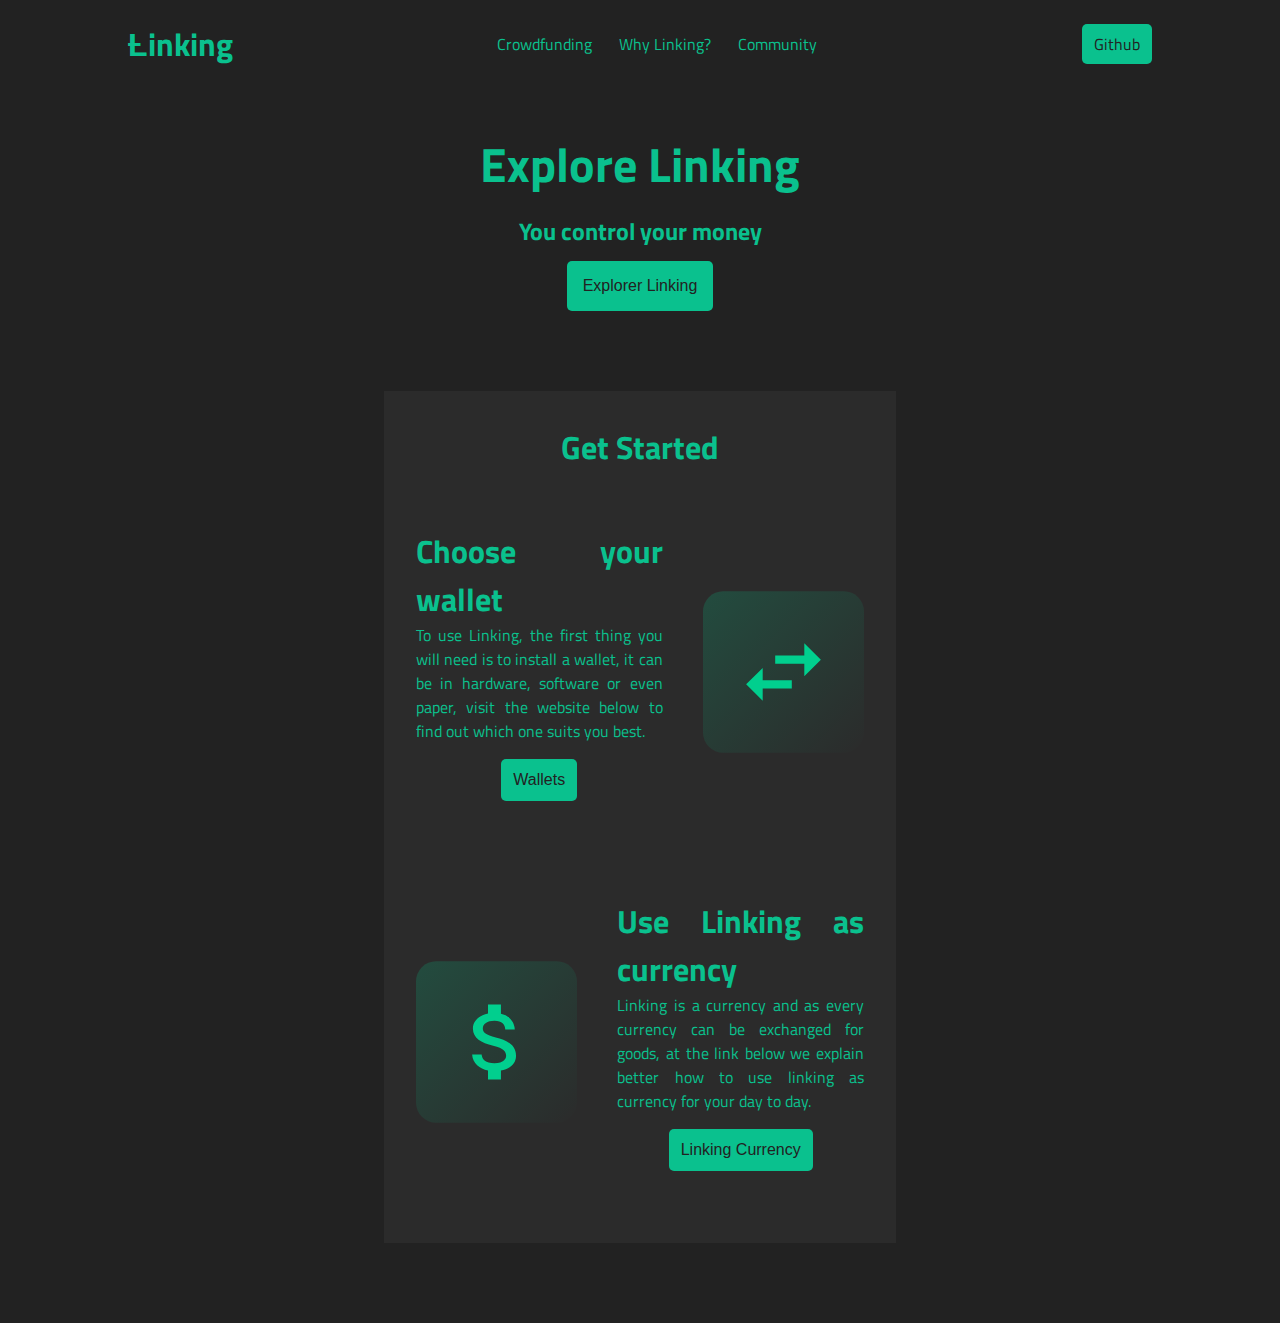
==== index.html @ 79160a3a "Code refactoring" ====
<!DOCTYPE html>
<html>
    <head>
        <title>Linking</title>
        <link rel="stylesheet" href="css/style.css">
    </head>
    <body>

        <header class="header">
            <h1 class="logo">Ƚinking</h1>
            <ul class="links">
                <li><a href="#" class="link-item">Crowdfunding</a></li>
                <li><a href="" class="link-item">Why Linking?</a></li>
                <li><a href="" class="link-item">Community</a></li>
            </ul>
            <a class="btn btn-github" href="github.com/linking-project/linking-site">Github</a>
        </header>

        <div id="content" class="content">
            <h1 class="content__title">Explore Linking</h1>
            <h2>You control your money</h2>
            <button class="content__button btn">
                <a href="">Explorer Linking</a>
            </button>
        </div>

        <div class="get-started">
            <h1 class="get-started__title">Get Started</h1>
            <div id="choose-wallet" class="choose-wallet">
                <div class="choose-wallet__content">
                    <h1>Choose your wallet</h1>
                    <p >To use Linking, the first thing you will need is to install a wallet, it can be in hardware, software or even paper, visit the website below to find out which one suits you best.</p>
                    <div class="btn-container">
                        <button class="choose-wallet__btn btn">
                            <a href="#">Wallets</a>
                        </button>
                    </div>
                </div>
                <img src="images/quick_transaction.svg" class="choose-wallet__img">
            </div>
            <div id="currency" class="currency">
                <img src="images/lower_fees_icon.svg" class="currency__img">
                <div class="currency__content">
                    <h1>Use Linking as currency</h1>
                    <p>
                        Linking is a currency and as every currency can be exchanged for goods, 
                        at the link below we explain better how to use linking as currency for 
                        your day to day.
                    </p>
                    <div class="btn-container">
                        <button class="choose-wallet__btn btn">
                            <a href="#">Linking Currency</a>
                        </button>
                    </div>            
                </div>
            </div>
        </div>
    </body>
</html>
---- css/style.css ----
@import url('https://fonts.googleapis.com/css2?family=Titillium+Web:wght@600;700;800;900&display=swap');

/* ------------- Variáveis globais ----------- */
:root {
    --green-color: #0AC18E;
    --deep-green-color: #059169;
    --black-color: #222;
    --black-hover-color: #4d4d4d;
    --deep-black-color: #2b2b2b;
}


/* ------------- Configuraçoes gerais ----------- */
* {
    box-sizing: border-box;
    margin: 0;
    padding: 0;
}

body {
    font-family: 'Titillium Web', sans-serif;
    color: var(--green-color);
    background-color: var(--black-color);
}

.btn {
    width: fit-content;
    border: none;
    padding: 1rem 1rem;
    font-size: 1rem;
    background-color: var(--green-color);
    color: var(--black-color);
    border-radius: 5px;
}

.btn:hover {
    background-color: var(--black-hover-color);
    color: var(--green-color);
}

a {
    text-decoration: none;
    color: inherit;
}

.link-item {
    color: var(--green-color);
    transition: color 0.3s ease 0s;
}
/* ------------------------------------------ */


.logo{
    cursor: pointer;
}

.header{
    display: flex;
    justify-content: space-between;
    align-items: center;
    padding: 20px 10%;
}

.links {
    text-decoration: none;
    list-style: none;
    display: flex;
}
  
.links li {
    text-decoration: none;
    padding: 0px 13.5px;
}

.btn-github {
    padding: .5rem .75rem;
}

.content {
    width: 40%;
    margin: 2.5rem auto;
    text-align: center;
    display: flex;
    flex-direction: column;
    align-items: center;
    gap: .75rem;
}

.content__title{
    font-size: 3rem;
    font-weight: 700;
}

.get-started {
    display: flex;
    flex-direction: column;
    gap: 2rem;
    width: 40%;
    margin: 5rem auto;
    background-color: var(--deep-black-color);
    padding: 2rem;
}

.get-started__title {
    text-align: center;
}

.choose-wallet,
.currency {
    display: flex;
    gap: 2.5rem;
    margin: 1.5rem 0;
}

.choose-wallet__content,
.currency__content {
    width: 75%;
    text-align: justify;
}

.btn-container {
    display: flex;
    justify-content: center;
}

.choose-wallet__btn {
    padding: .75rem;
    margin: 1rem auto;
}

.choose-wallet__img,
.currency__img {
    width: 220px;
}
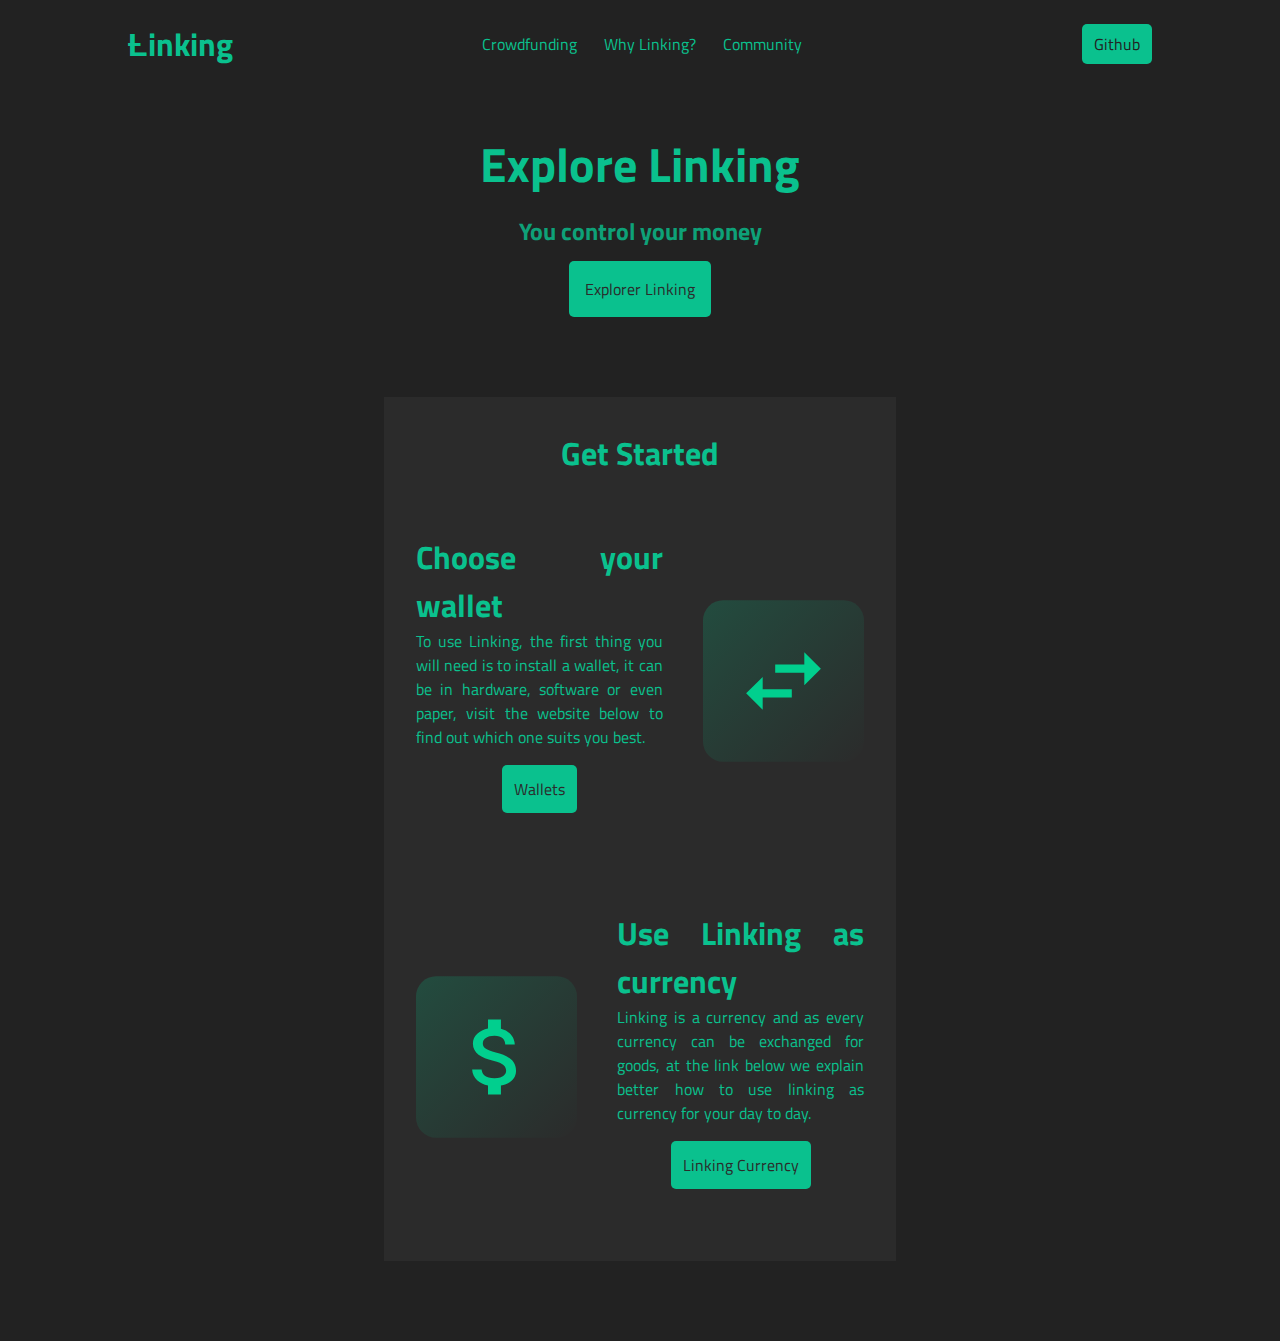
==== commit 13537154: "centralizado links + mudando botões" ====
--- a/index.html
+++ b/index.html
@@ -13,12 +13,12 @@
                 <li><a href="" class="link-item">Why Linking?</a></li>
                 <li><a href="" class="link-item">Community</a></li>
             </ul>
-            <a class="btn btn-github" href="github.com/linking-project/linking-site">Github</a>
+            <a class="btn btn-github" target="_blank" href="https://github.com/linking-cash/linking-site">Github</a>
         </header>
 
         <div id="content" class="content">
             <h1 class="content__title">Explore Linking</h1>
-            <h2>You control your money</h2>
+            <h2 class="content__describe">You control your money</h2>
             <button class="content__button btn">
                 <a href="">Explorer Linking</a>
             </button>
--- a/css/style.css
+++ b/css/style.css
@@ -62,6 +62,8 @@
 }
 
 .links {
+    position: relative;
+    left: -1.5%;
     text-decoration: none;
     list-style: none;
     display: flex;
@@ -89,6 +91,24 @@
 .content__title{
     font-size: 3rem;
     font-weight: 700;
+}
+
+.content__describe{
+    font-size: 1.5rem;
+    font-weight: 700;
+    opacity: 80%;
+}
+
+.content__button{
+    color: #2b2b2b;
+    font-family: 'Titillium Web', sans-serif;
+    transition: 0.7s;
+}
+
+.choose-wallet__btn{
+    color: #2b2b2b;
+    font-family: 'Titillium Web', sans-serif;
+    transition: 0.7s;
 }
 
 .get-started {
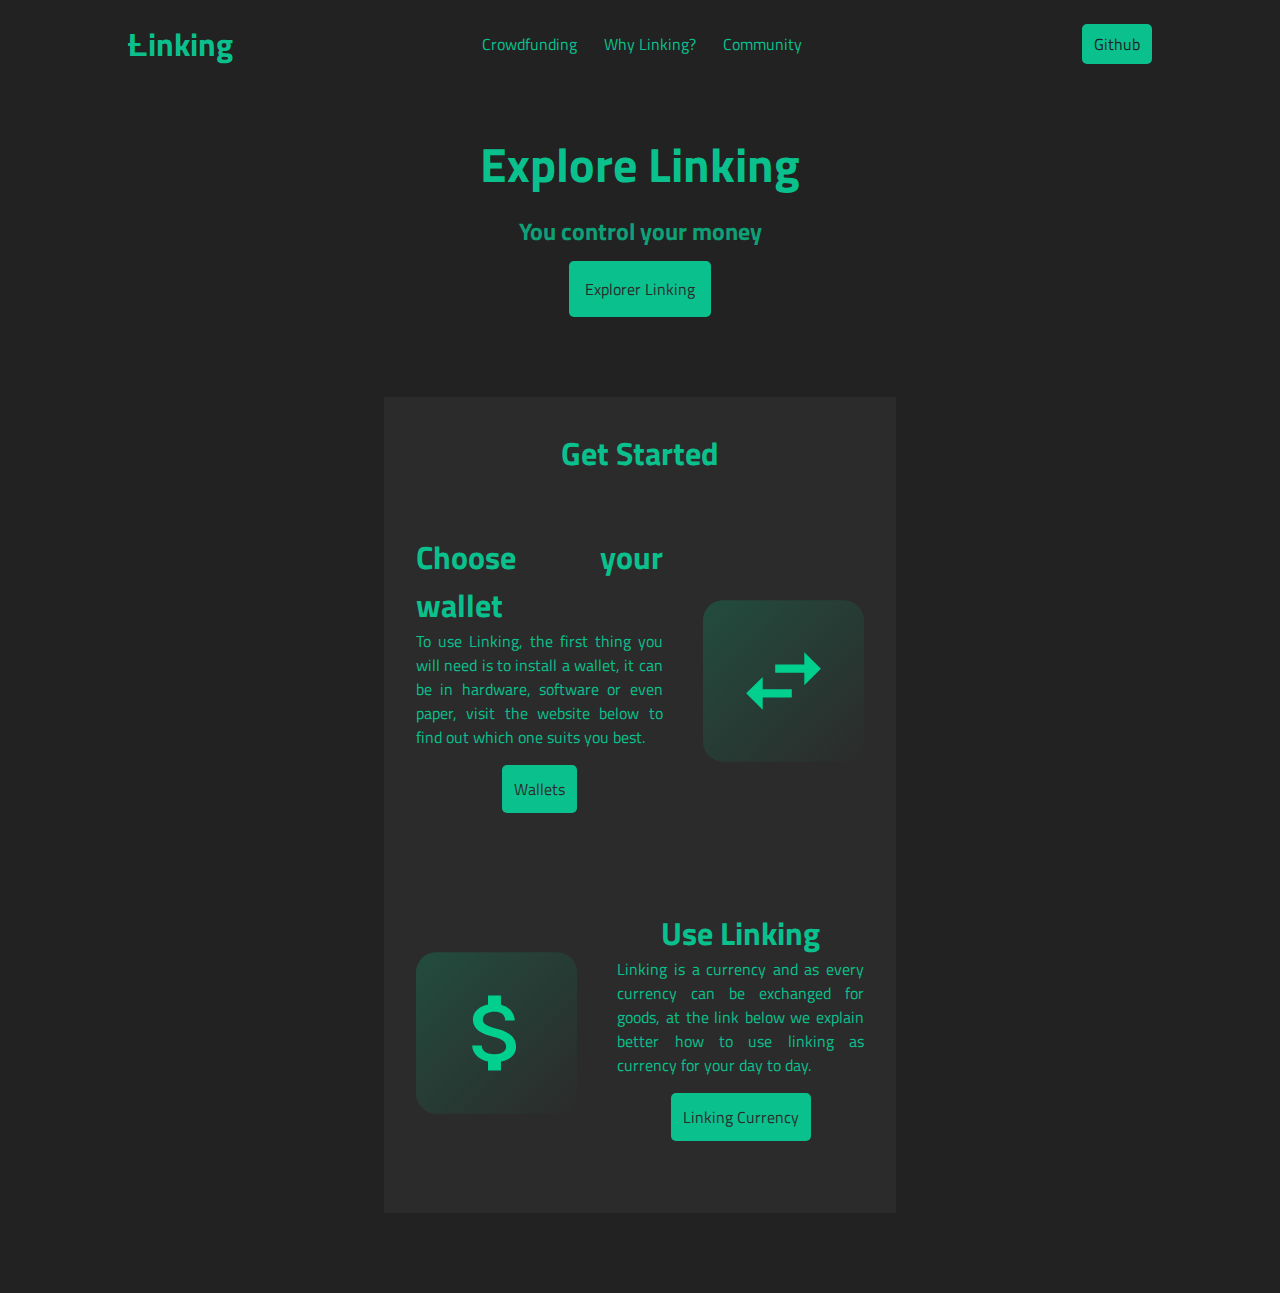
==== commit a6994405: "arrumando texto" ====
--- a/index.html
+++ b/index.html
@@ -41,7 +41,7 @@
             <div id="currency" class="currency">
                 <img src="images/lower_fees_icon.svg" class="currency__img">
                 <div class="currency__content">
-                    <h1>Use Linking as currency</h1>
+                    <h1 align="center" class="text__use">Use Linking</h1>
                     <p>
                         Linking is a currency and as every currency can be exchanged for goods, 
                         at the link below we explain better how to use linking as currency for 
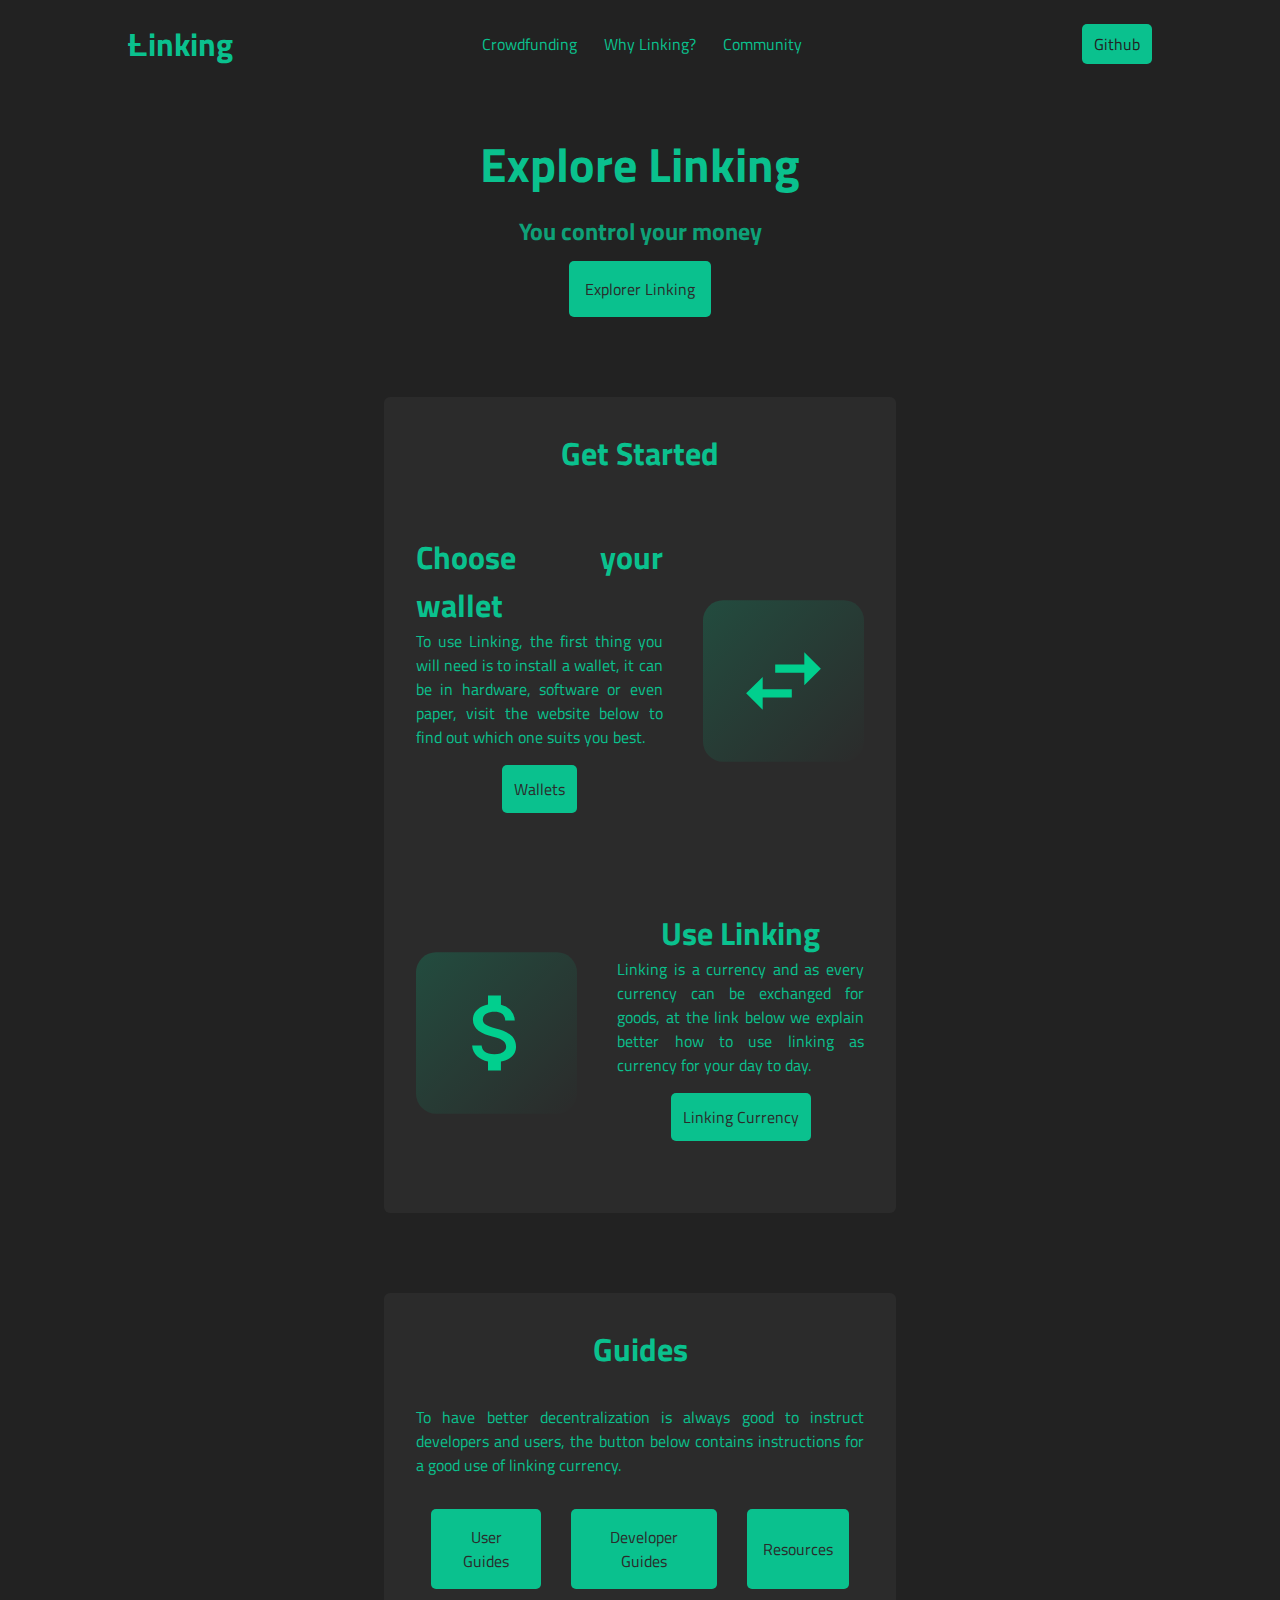
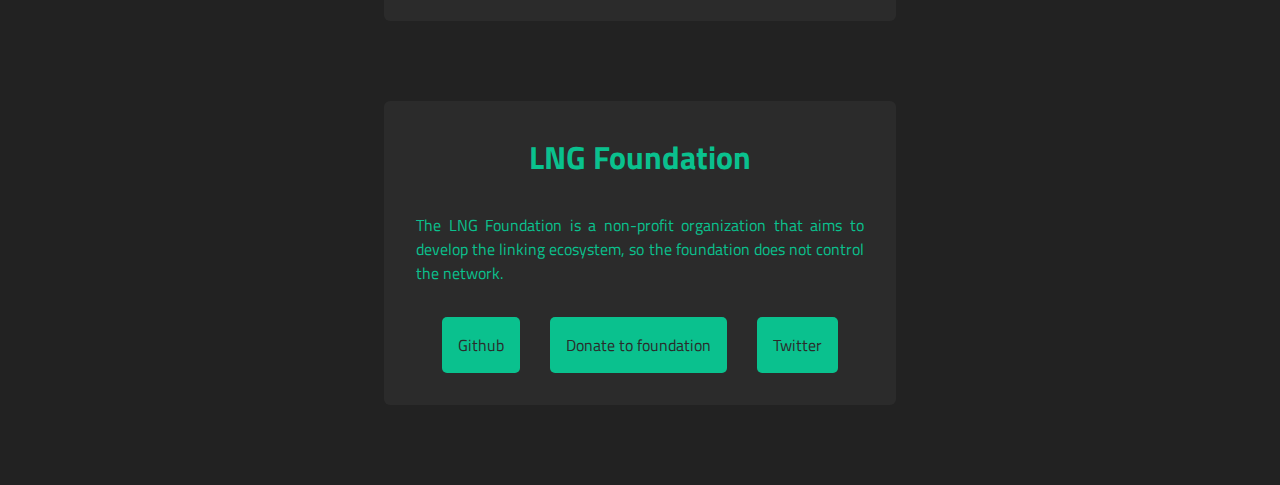
==== commit baf65c22: "editei tanto que nem lembro + crowdfunding page" ====
--- a/index.html
+++ b/index.html
@@ -5,11 +5,10 @@
         <link rel="stylesheet" href="css/style.css">
     </head>
     <body>
-
         <header class="header">
             <h1 class="logo">Ƚinking</h1>
             <ul class="links">
-                <li><a href="#" class="link-item">Crowdfunding</a></li>
+                <li><a href="/pages/crowdfunding.html" class="link-item">Crowdfunding</a></li>
                 <li><a href="" class="link-item">Why Linking?</a></li>
                 <li><a href="" class="link-item">Community</a></li>
             </ul>
@@ -55,5 +54,37 @@
                 </div>
             </div>
         </div>
+        <div class="guides">
+            <h1 class="guides__titles">Guides</h1>
+            <p class="guides__subtitles">To have better decentralization is always good to instruct developers and users, the button below contains instructions for a good use of linking currency.</p>
+            <div class="btn-container">
+                <button class="guides__buttons btn">
+                    <a href="#">User Guides</a>
+                </button>
+                <button class="guides__buttons btn">
+                    <a href="#">Developer Guides</a>
+                </button>
+                <button class="guides__buttons btn">
+                    <a href="#">Resources</a>
+                </button>
+            </div>
+        </div>
+        <div class="foundation">
+            <h1 align="center" class="foundation__titles">LNG Foundation</h1>
+            <p class="foundation__subtitles">
+                The LNG Foundation is a non-profit organization that aims to develop the linking ecosystem, so the foundation does not control the network.
+            </p>
+            <div class="btn-container">
+                <button class="foundation__buttons btn">
+                    <a href="#">Github</a>
+                </button>
+                <button class="foundation__buttons btn">
+                    <a href="#">Donate to foundation</a>
+                </button>
+                <button class="foundation__buttons btn">
+                    <a href="#">Twitter</a>
+                </button>
+            </div>
+        </div>
     </body>
 </html>--- a/css/style.css
+++ b/css/style.css
@@ -76,6 +76,7 @@
 
 .btn-github {
     padding: .5rem .75rem;
+    transition: 0.7s;
 }
 
 .content {
@@ -119,6 +120,7 @@
     margin: 5rem auto;
     background-color: var(--deep-black-color);
     padding: 2rem;
+    border-radius: 6px;
 }
 
 .get-started__title {
@@ -151,4 +153,72 @@
 .choose-wallet__img,
 .currency__img {
     width: 220px;
+}
+
+/* Guides */
+
+.guides {
+    display: flex;
+    flex-direction: column;
+    gap: 2rem;
+    width: 40%;
+    margin: 5rem auto;
+    background-color: var(--deep-black-color);
+    padding: 2rem;
+    border-radius: 6px;
+}
+
+.guides__titles {
+    text-align: center;
+}
+
+.guides__buttons{
+    background-color: #0AC18E;
+    text-decoration: none;
+    color: #2b2b2b;
+    font-family: 'Titillium Web', sans-serif;
+    transition: 0.7s;
+    margin: 0 15px;
+}
+
+.guides__subtitles{
+    text-align: justify;
+}
+
+/* Foundation */
+
+.foundation {
+    display: flex;
+    flex-direction: column;
+    gap: 2rem;
+    width: 40%;
+    margin: 5rem auto;
+    background-color: var(--deep-black-color);
+    padding: 2rem;
+    border-radius: 6px;
+}
+
+.foundation__titles {
+    text-align: center;
+}
+
+.foundation__buttons{
+    background-color: #0AC18E;
+    text-decoration: none;
+    color: #2b2b2b;
+    font-family: 'Titillium Web', sans-serif;
+    transition: 0.7s;
+    margin: 0 15px;
+}
+
+.foundation__subtitles{
+    text-align: justify;
+}
+
+/* crowdfunding */
+
+.content__describe__crowdfunding{
+    font-size: 18px;
+    text-align: justify;
+    opacity: 80%;
 }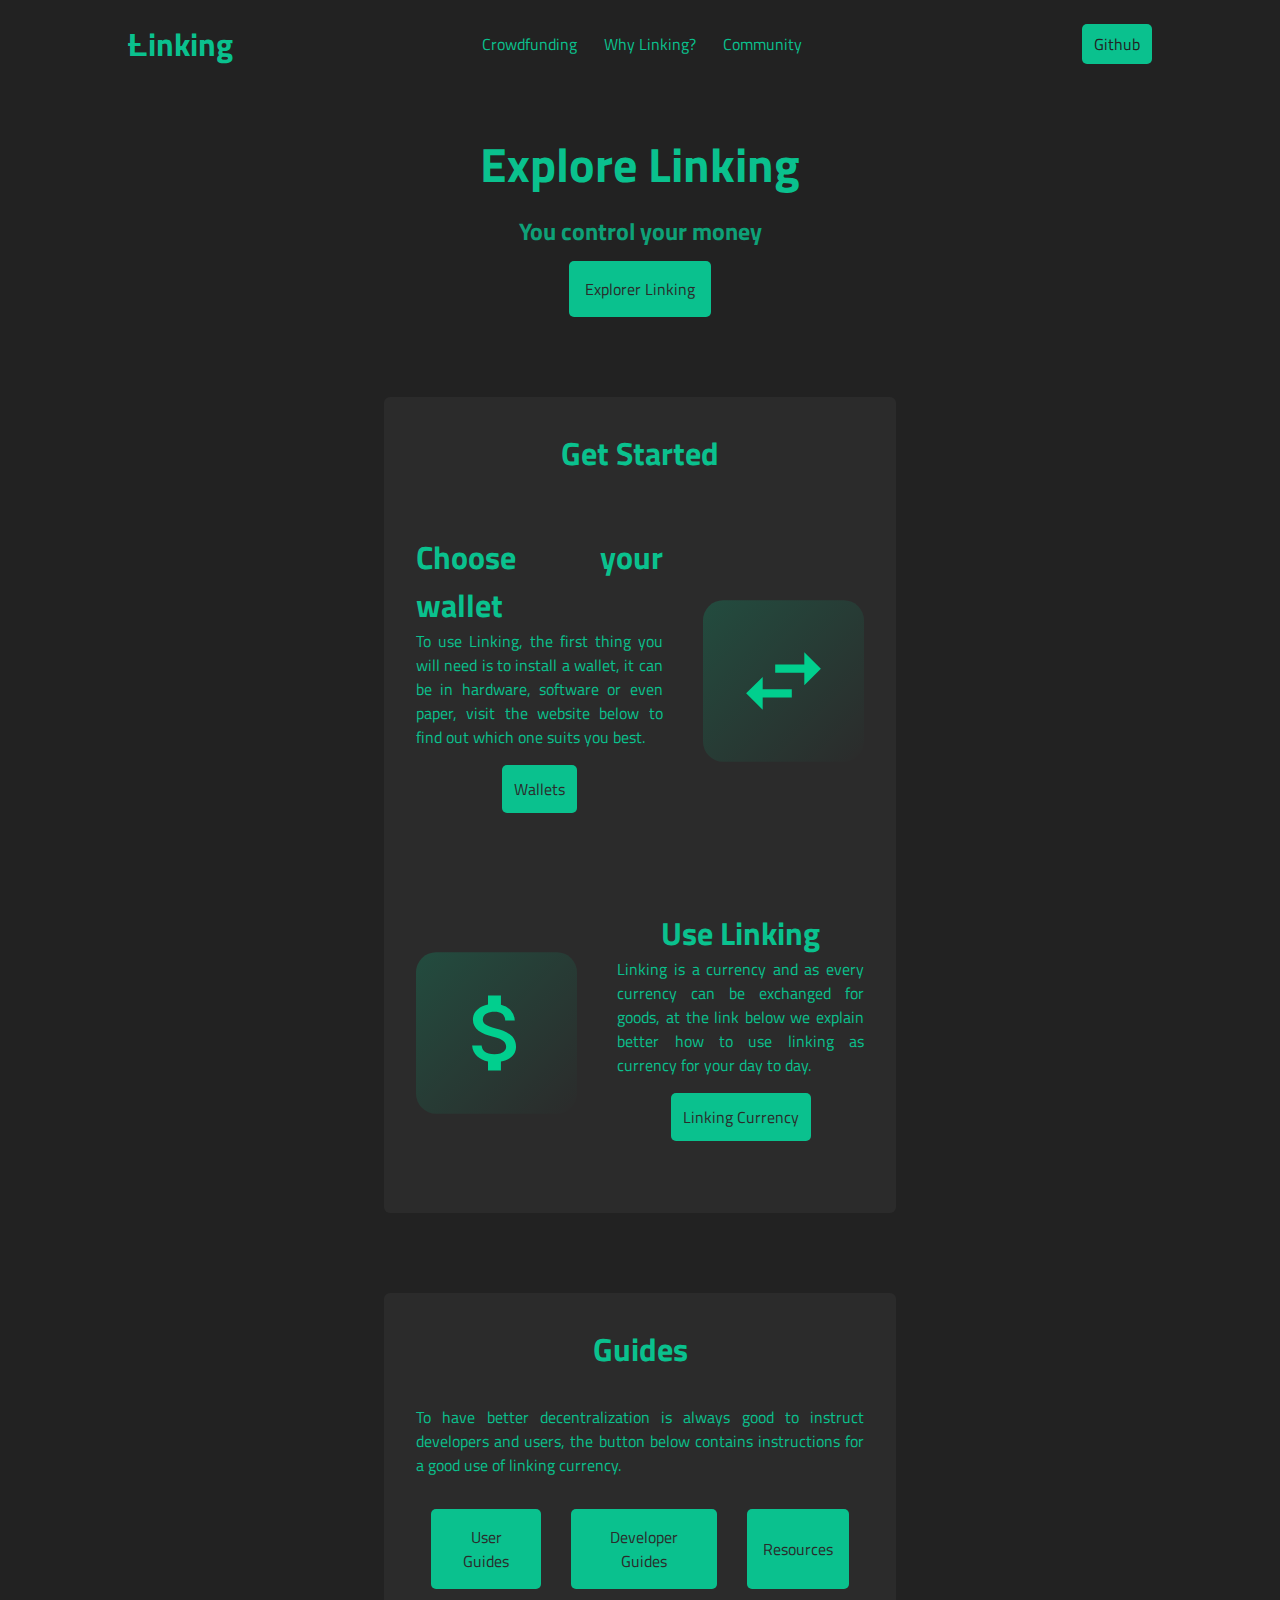
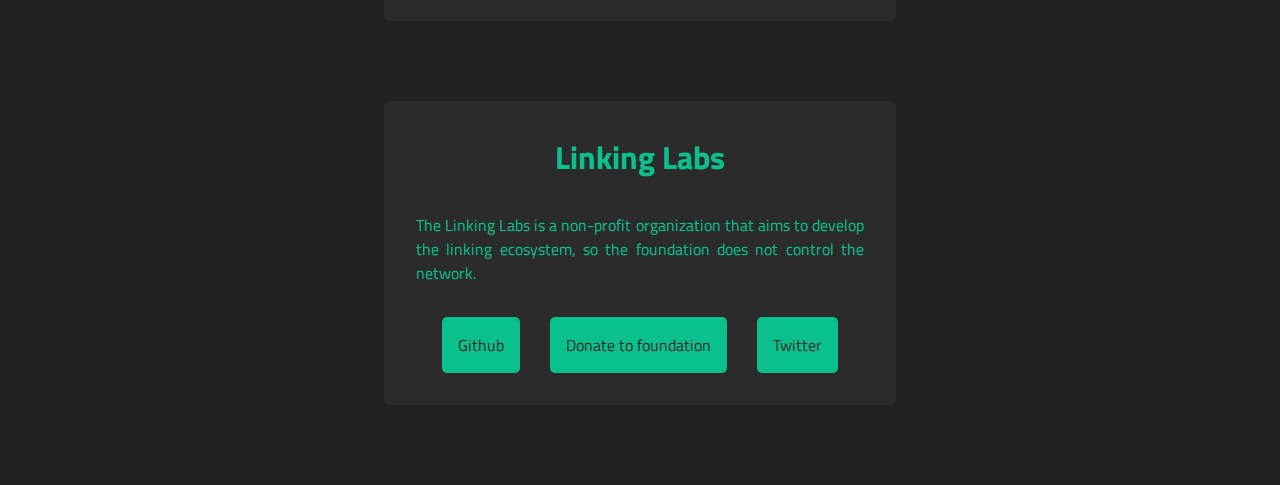
==== commit e763bbea: "foundation" ====
--- a/index.html
+++ b/index.html
@@ -70,9 +70,9 @@
             </div>
         </div>
         <div class="foundation">
-            <h1 align="center" class="foundation__titles">LNG Foundation</h1>
+            <h1 align="center" class="foundation__titles">Linking Labs</h1>
             <p class="foundation__subtitles">
-                The LNG Foundation is a non-profit organization that aims to develop the linking ecosystem, so the foundation does not control the network.
+                The Linking Labs is a non-profit organization that aims to develop the linking ecosystem, so the foundation does not control the network.
             </p>
             <div class="btn-container">
                 <button class="foundation__buttons btn">
--- a/css/style.css
+++ b/css/style.css
@@ -221,4 +221,27 @@
     font-size: 18px;
     text-align: justify;
     opacity: 80%;
-}+}
+
+.crowdfunding {
+    display: flex;
+    flex-direction: column;
+    gap: 2rem;
+    width: 40%;
+    margin: 5rem auto;
+    background-color: var(--deep-black-color);
+    padding: 2rem;
+    border-radius: 6px;
+    position: relative;
+    bottom: 60px;
+}
+
+.crowdfunding__buttons{
+    background-color: #0AC18E;
+    text-decoration: none;
+    color: #2b2b2b;
+    font-family: 'Titillium Web', sans-serif;
+    transition: 0.7s;
+    margin: 0 15px;
+}
+
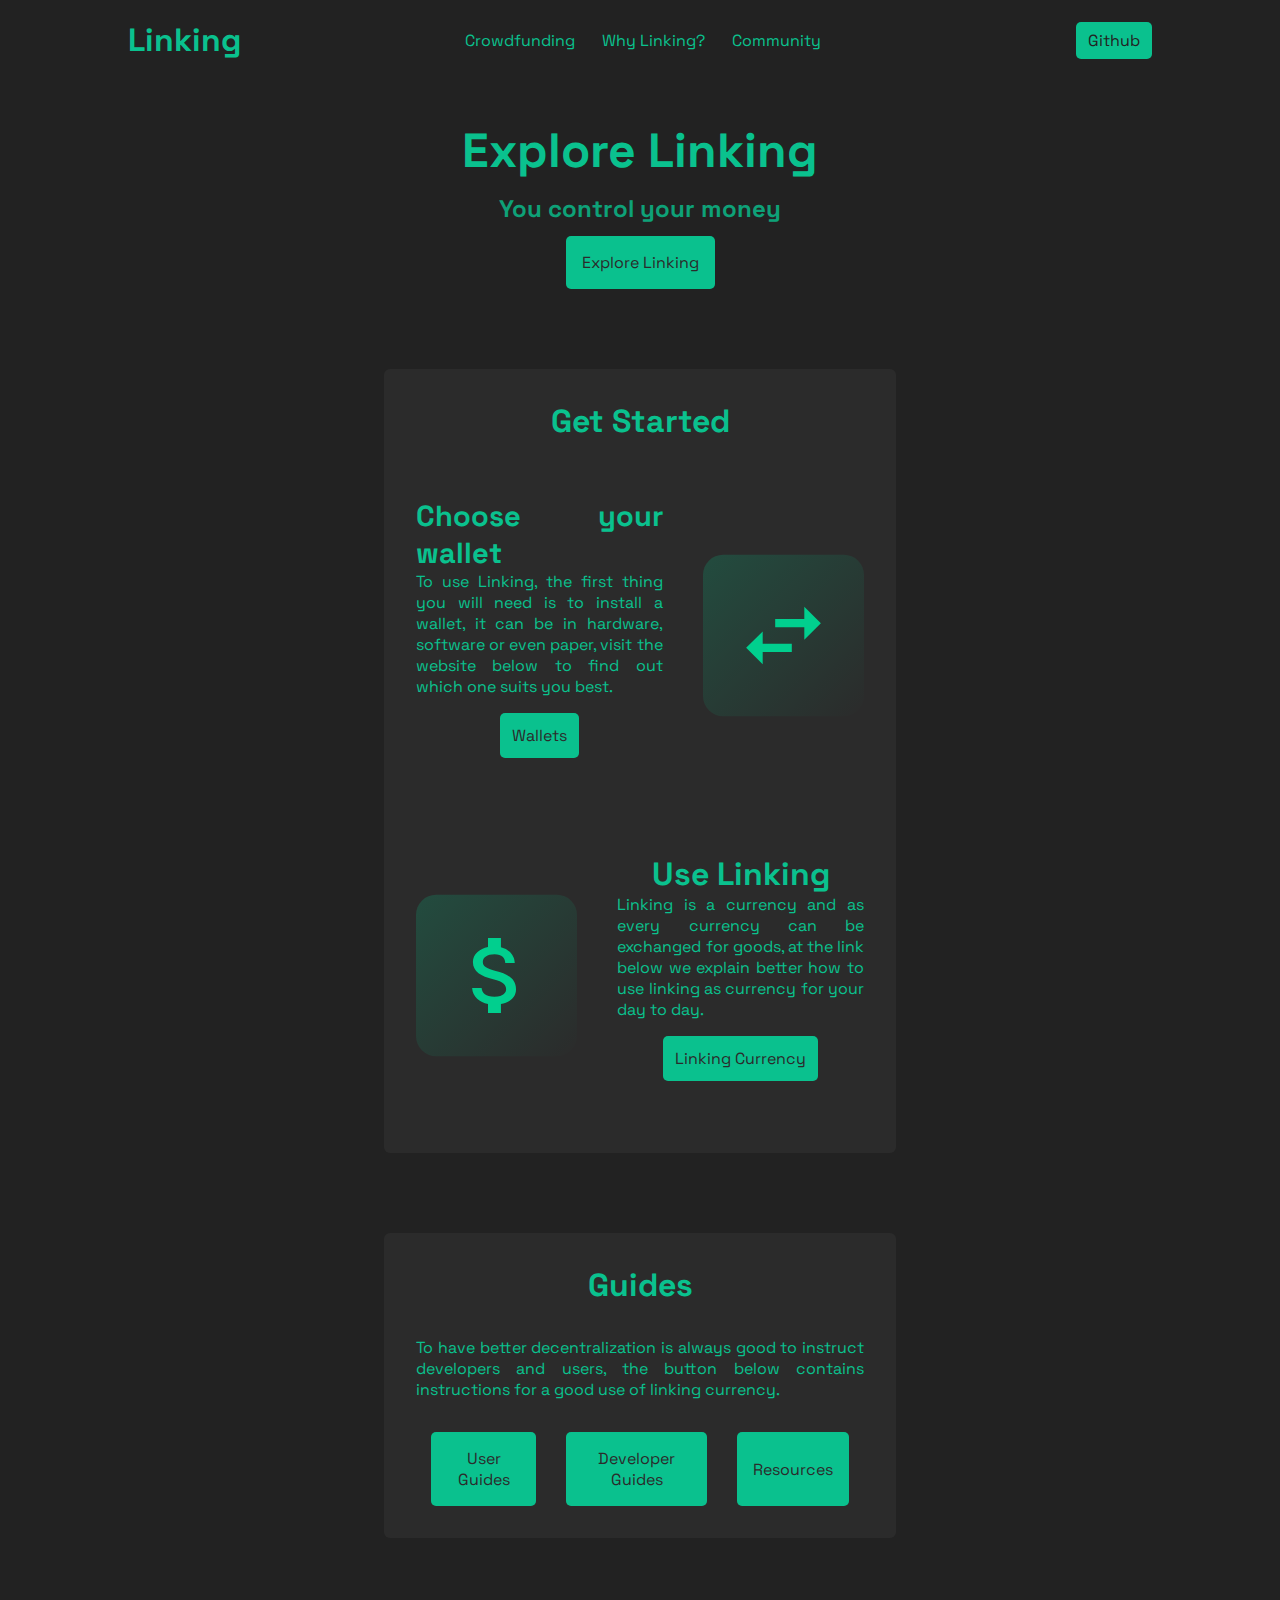
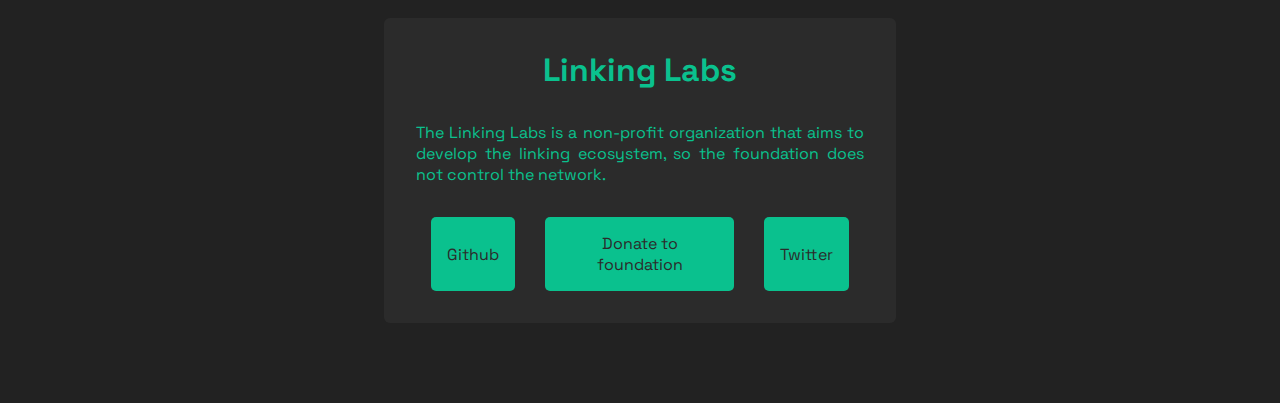
==== commit e9f9af21: "change font" ====
--- a/index.html
+++ b/index.html
@@ -3,10 +3,11 @@
     <head>
         <title>Linking</title>
         <link rel="stylesheet" href="css/style.css">
+        <script src="/js/alert.js"></script>
     </head>
     <body>
         <header class="header">
-            <h1 class="logo">Ƚinking</h1>
+            <h1 class="logo">Linking</h1>
             <ul class="links">
                 <li><a href="/pages/crowdfunding.html" class="link-item">Crowdfunding</a></li>
                 <li><a href="" class="link-item">Why Linking?</a></li>
@@ -19,7 +20,7 @@
             <h1 class="content__title">Explore Linking</h1>
             <h2 class="content__describe">You control your money</h2>
             <button class="content__button btn">
-                <a href="">Explorer Linking</a>
+                <a href="">Explore Linking</a>
             </button>
         </div>
 
@@ -27,7 +28,7 @@
             <h1 class="get-started__title">Get Started</h1>
             <div id="choose-wallet" class="choose-wallet">
                 <div class="choose-wallet__content">
-                    <h1>Choose your wallet</h1>
+                    <h1 class="choose-wallet-font">Choose your wallet</h1>
                     <p >To use Linking, the first thing you will need is to install a wallet, it can be in hardware, software or even paper, visit the website below to find out which one suits you best.</p>
                     <div class="btn-container">
                         <button class="choose-wallet__btn btn">
@@ -79,7 +80,7 @@
                     <a href="#">Github</a>
                 </button>
                 <button class="foundation__buttons btn">
-                    <a href="#">Donate to foundation</a>
+                    <a onclick="donateAdress()">Donate to foundation</a>
                 </button>
                 <button class="foundation__buttons btn">
                     <a href="#">Twitter</a>
--- a/css/style.css
+++ b/css/style.css
@@ -1,4 +1,4 @@
-@import url('https://fonts.googleapis.com/css2?family=Titillium+Web:wght@600;700;800;900&display=swap');
+@import url('https://fonts.googleapis.com/css2?family=Space+Grotesk:wght@600;700;800;900&display=swap');
 
 /* ------------- Variáveis globais ----------- */
 :root {
@@ -18,7 +18,7 @@
 }
 
 body {
-    font-family: 'Titillium Web', sans-serif;
+    font-family: 'Space Grotesk', sans-serif;
     color: var(--green-color);
     background-color: var(--black-color);
 }
@@ -102,13 +102,13 @@
 
 .content__button{
     color: #2b2b2b;
-    font-family: 'Titillium Web', sans-serif;
+    font-family: 'Space Grotesk', sans-serif;
     transition: 0.7s;
 }
 
 .choose-wallet__btn{
     color: #2b2b2b;
-    font-family: 'Titillium Web', sans-serif;
+    font-family: 'Space Grotesk', sans-serif;
     transition: 0.7s;
 }
 
@@ -132,6 +132,10 @@
     display: flex;
     gap: 2.5rem;
     margin: 1.5rem 0;
+}
+
+.choose-wallet-font{
+    font-size: 29px;
 }
 
 .choose-wallet__content,
@@ -176,7 +180,7 @@
     background-color: #0AC18E;
     text-decoration: none;
     color: #2b2b2b;
-    font-family: 'Titillium Web', sans-serif;
+    font-family: 'Space Grotesk', sans-serif;
     transition: 0.7s;
     margin: 0 15px;
 }
@@ -206,7 +210,7 @@
     background-color: #0AC18E;
     text-decoration: none;
     color: #2b2b2b;
-    font-family: 'Titillium Web', sans-serif;
+    font-family: 'Space Grotesk', sans-serif;
     transition: 0.7s;
     margin: 0 15px;
 }
@@ -240,7 +244,7 @@
     background-color: #0AC18E;
     text-decoration: none;
     color: #2b2b2b;
-    font-family: 'Titillium Web', sans-serif;
+    font-family: 'Space Grotesk', sans-serif;
     transition: 0.7s;
     margin: 0 15px;
 }
